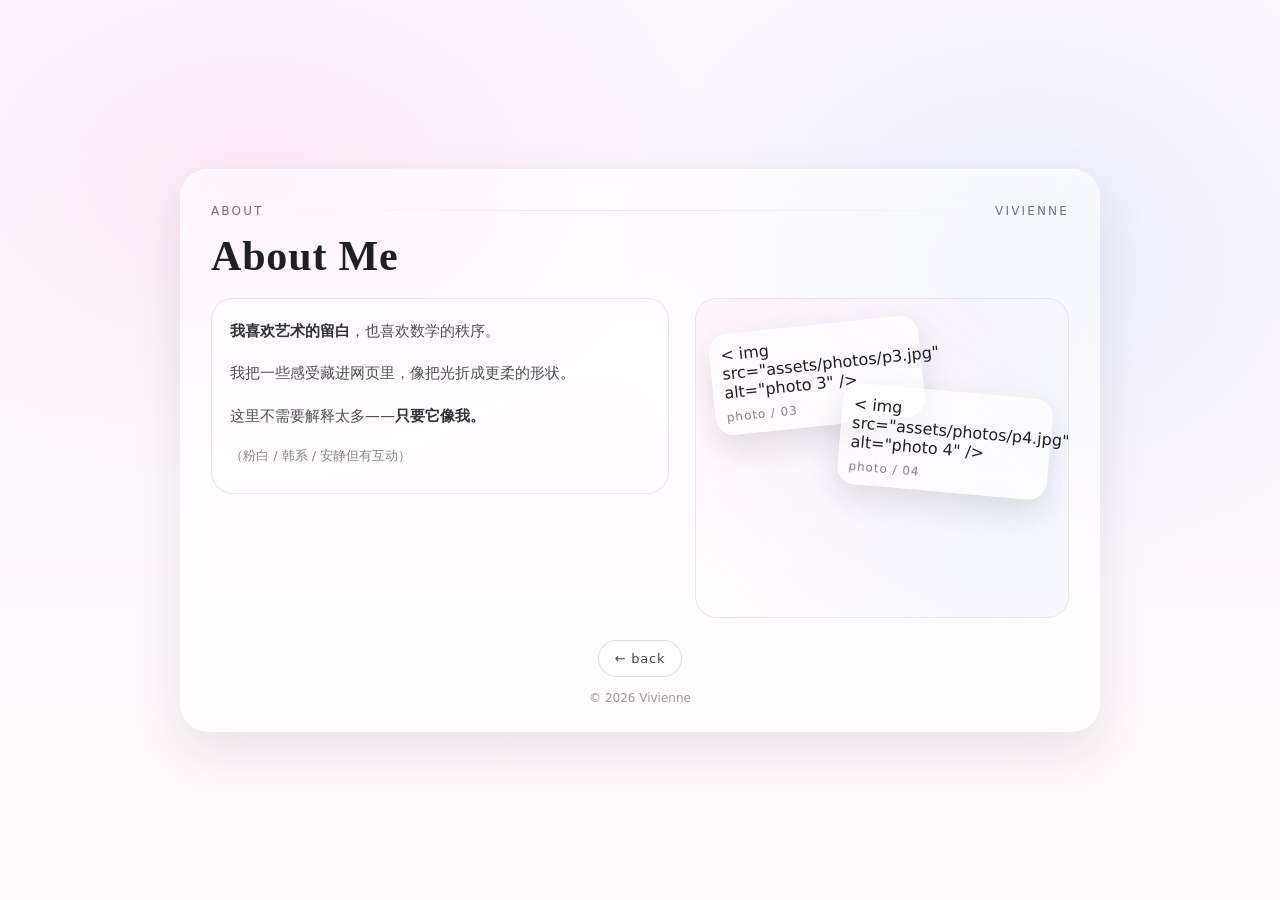
==== about1.html @ 041c34c3 "Update about1.html" ====
<!doctype html>
<html lang="zh">
<head>
  <meta charset="utf-8" />
  <meta name="viewport" content="width=device-width,initial-scale=1" />
  <title>About • Vivienne</title>
  <style>
    :root{
      --bg1:#fbf7ff;
      --bg2:#fff9fb;
      --ink:#1f1f26;
      --muted:rgba(31,31,38,.62);
      --glass:rgba(255,255,255,.52);
      --line:rgba(31,31,38,.10);
      --shadow: 0 18px 50px rgba(31,31,38,.10);
      --r:28px;
    }
    *{box-sizing:border-box}
    html,body{height:100%}
    body{
      margin:0;
      font-family: ui-sans-serif, system-ui, -apple-system, "PingFang SC","Microsoft YaHei", Arial;
      color:var(--ink);
      background:
        radial-gradient(60vw 40vw at 20% 20%, rgba(255,210,230,.35), transparent 60%),
        radial-gradient(55vw 45vw at 80% 30%, rgba(210,220,255,.38), transparent 58%),
        linear-gradient(180deg, var(--bg1), var(--bg2));
      overflow-x:hidden;
    }

    /* 细腻颗粒感（很淡） */
    body:before{
      content:"";
      position:fixed; inset:0;
      background-image:url("data:image/svg+xml,%3Csvg xmlns='http://www.w3.org/2000/svg' width='120' height='120'%3E%3Cfilter id='n'%3E%3CfeTurbulence type='fractalNoise' baseFrequency='.8' numOctaves='2' stitchTiles='stitch'/%3E%3C/filter%3E%3Crect width='120' height='120' filter='url(%23n)' opacity='.10'/%3E%3C/svg%3E");
      opacity:.08;
      pointer-events:none;
      mix-blend-mode:soft-light;
    }

    .wrap{
      min-height:100%;
      display:flex;
      align-items:center;
      justify-content:center;
      padding:48px 18px;
    }

    .card{
      width:min(920px, 96vw);
      border-radius:var(--r);
      background:var(--glass);
      backdrop-filter: blur(18px);
      -webkit-backdrop-filter: blur(18px);
      border:1px solid rgba(255,255,255,.55);
      box-shadow: var(--shadow);
      padding:34px 30px 26px;
      position:relative;
    }

    /* 顶部小标题：像画册 */
    .topline{
      display:flex;
      align-items:center;
      justify-content:space-between;
      gap:12px;
      margin-bottom:14px;
      color:var(--muted);
      letter-spacing:.18em;
      text-transform:uppercase;
      font-size:12px;
    }
    .dotline{
      flex:1;
      height:1px;
      background:linear-gradient(90deg, transparent, var(--line), transparent);
      opacity:.9;
    }

    h1{
      margin:8px 0 18px;
      font-family: ui-serif, "Times New Roman", Georgia, "Songti SC", serif;
      font-size:42px;
      font-weight:600;
      letter-spacing:.02em;
    }

    .grid{
      display:grid;
      grid-template-columns: 1.1fr .9fr;
      gap:26px;
      align-items:start;
    }

    /* 左侧文字：像诗页 */
    .poem{
      padding:18px 18px 10px;
      border-radius:22px;
      border:1px solid var(--line);
      background:rgba(255,255,255,.34);
    }
    .poem p{
      margin:0 0 14px;
      line-height:1.9;
      font-size:15px;
      color:rgba(31,31,38,.78);
    }
    .poem p strong{
      color:rgba(31,31,38,.92);
      font-weight:650;
    }
    .poem .small{
      font-size:13px;
      color:rgba(31,31,38,.55);
      margin-top:6px;
    }

    /* 右侧：两张小图像贴纸 */
    .polaroids{
      position:relative;
      min-height:320px;
      border-radius:22px;
      border:1px solid var(--line);
      background:rgba(255,255,255,.28);
      overflow:hidden;
    }
    .polaroids:before{
      content:"";
      position:absolute; inset:-40%;
      background:
        radial-gradient(circle at 30% 20%, rgba(255,210,230,.35), transparent 55%),
        radial-gradient(circle at 70% 60%, rgba(210,220,255,.35), transparent 55%);
      filter: blur(18px);
      opacity:.65;
    }

    .pol{
      position:absolute;
      width:210px;            /* ✅ 图片更小一点 */
      border-radius:18px;
      background:rgba(255,255,255,.62);
      border:1px solid rgba(255,255,255,.7);
      box-shadow: 0 14px 30px rgba(31,31,38,.12);
      padding:10px;
      transform-origin:center;
      transition: transform .25s ease, box-shadow .25s ease;
    }
    .pol img{
      width:100%;
      height:160px;           /* ✅ 小图高度 */
      object-fit:cover;
      border-radius:14px;
      display:block;
      background:rgba(255,255,255,.6);
    }
    .pol .cap{
      margin-top:8px;
      font-size:12px;
      color:rgba(31,31,38,.55);
      letter-spacing:.08em;
    }
    .pol:hover{
      transform: translateY(-4px) rotate(var(--rot));
      box-shadow: 0 22px 50px rgba(31,31,38,.16);
    }

    .pol.one{ left:16px; top:26px; --rot:-6deg; transform: rotate(-6deg); }
    .pol.two{ right:18px; top:92px; --rot:5deg; transform: rotate(5deg); }

    /* 底部按钮 */
    .actions{
      display:flex;
      justify-content:center;
      margin-top:22px;
    }
    .btn{
      appearance:none;
      border:1px solid rgba(31,31,38,.14);
      background:rgba(255,255,255,.55);
      padding:10px 16px;
      border-radius:999px;
      color:rgba(31,31,38,.82);
      cursor:pointer;
      text-decoration:none;
      font-size:13px;
      letter-spacing:.06em;
      transition: transform .15s ease, background .15s ease;
    }
    .btn:hover{ transform: translateY(-1px); background:rgba(255,255,255,.68); }

    footer{
      margin-top:14px;
      text-align:center;
      color:rgba(31,31,38,.45);
      font-size:12px;
    }

    @media (max-width:820px){
      .grid{ grid-template-columns:1fr; }
      .polaroids{ min-height:360px; }
      .pol{ width:200px; }
    }
  </style>
</head>
<body>
  <div class="wrap">
    <main class="card">
      <div class="topline">
        <span>ABOUT</span><span class="dotline"></span><span>VIVIENNE</span>
      </div>

      <h1>About Me</h1>

      <section class="grid">
        <div class="poem">
          <p><strong>我喜欢艺术的留白</strong>，也喜欢数学的秩序。</p >
          <p>我把一些感受藏进网页里，像把光折成更柔的形状。</p >
          <p>这里不需要解释太多——<strong>只要它像我。</strong></p >
          <p class="small">（粉白 / 韩系 / 安静但有互动）</p >
        </div>

        <div class="polaroids" aria-label="photos">
          <div class="pol one">
            < img src="assets/photos/p3.jpg" alt="photo 3" />
            <div class="cap">photo / 03</div>
          </div>

          <div class="pol two">
            < img src="assets/photos/p4.jpg" alt="photo 4" />
            <div class="cap">photo / 04</div>
          </div>
        </div>
      </section>      <div class="actions">
        <a class="btn" href=" ">← back</a >
      </div>

      <footer>© 2026 Vivienne</footer>
    </main>
  </div>
</body>
</html>
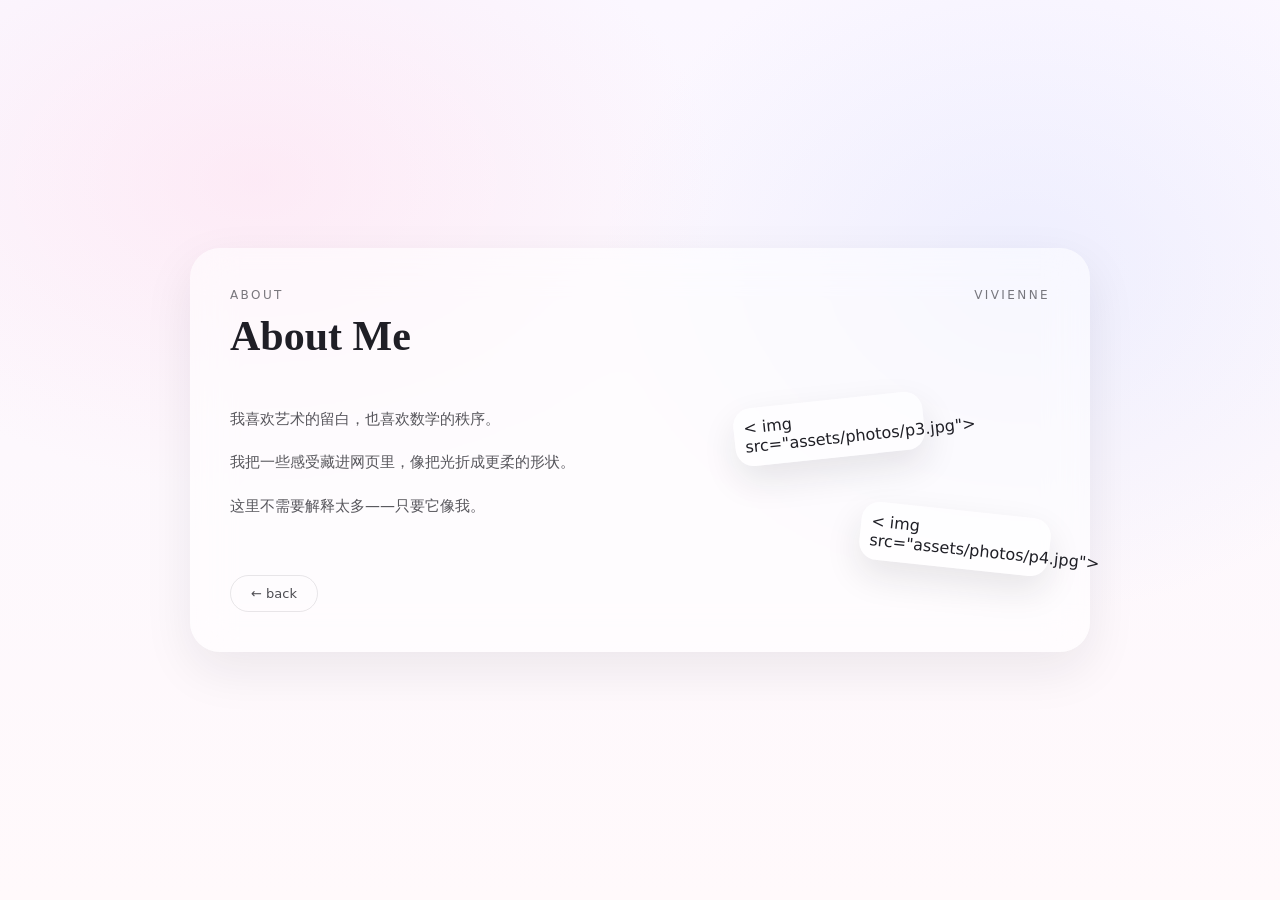
==== commit d41eb8c3: "Update about1.html" ====
--- a/about1.html
+++ b/about1.html
@@ -1,241 +1,157 @@
 <!doctype html>
 <html lang="zh">
 <head>
-  <meta charset="utf-8" />
-  <meta name="viewport" content="width=device-width,initial-scale=1" />
-  <title>About • Vivienne</title>
-  <style>
-    :root{
-      --bg1:#fbf7ff;
-      --bg2:#fff9fb;
-      --ink:#1f1f26;
-      --muted:rgba(31,31,38,.62);
-      --glass:rgba(255,255,255,.52);
-      --line:rgba(31,31,38,.10);
-      --shadow: 0 18px 50px rgba(31,31,38,.10);
-      --r:28px;
-    }
-    *{box-sizing:border-box}
-    html,body{height:100%}
-    body{
-      margin:0;
-      font-family: ui-sans-serif, system-ui, -apple-system, "PingFang SC","Microsoft YaHei", Arial;
-      color:var(--ink);
-      background:
-        radial-gradient(60vw 40vw at 20% 20%, rgba(255,210,230,.35), transparent 60%),
-        radial-gradient(55vw 45vw at 80% 30%, rgba(210,220,255,.38), transparent 58%),
-        linear-gradient(180deg, var(--bg1), var(--bg2));
-      overflow-x:hidden;
-    }
+<meta charset="utf-8">
+<meta name="viewport" content="width=device-width,initial-scale=1">
+<title>About • Vivienne</title>
 
-    /* 细腻颗粒感（很淡） */
-    body:before{
-      content:"";
-      position:fixed; inset:0;
-      background-image:url("data:image/svg+xml,%3Csvg xmlns='http://www.w3.org/2000/svg' width='120' height='120'%3E%3Cfilter id='n'%3E%3CfeTurbulence type='fractalNoise' baseFrequency='.8' numOctaves='2' stitchTiles='stitch'/%3E%3C/filter%3E%3Crect width='120' height='120' filter='url(%23n)' opacity='.10'/%3E%3C/svg%3E");
-      opacity:.08;
-      pointer-events:none;
-      mix-blend-mode:soft-light;
-    }
+<style>
+:root{
+--bg1:#fbf7ff;
+--bg2:#fff9fb;
+--ink:#1f1f26;
+--muted:rgba(31,31,38,.6);
+--glass:rgba(255,255,255,.55);
+--line:rgba(31,31,38,.08);
+--shadow:0 18px 50px rgba(31,31,38,.08);
+}
 
-    .wrap{
-      min-height:100%;
-      display:flex;
-      align-items:center;
-      justify-content:center;
-      padding:48px 18px;
-    }
+*{box-sizing:border-box}
+body{
+margin:0;
+min-height:100vh;
+display:flex;
+align-items:center;
+justify-content:center;
+background:
+radial-gradient(60vw 40vw at 20% 20%, rgba(255,210,230,.35), transparent 60%),
+radial-gradient(55vw 45vw at 80% 30%, rgba(210,220,255,.35), transparent 60%),
+linear-gradient(180deg,var(--bg1),var(--bg2));
+font-family: ui-sans-serif, system-ui, -apple-system, "PingFang SC","Microsoft YaHei";
+color:var(--ink);
+padding:40px 20px;
+}
 
-    .card{
-      width:min(920px, 96vw);
-      border-radius:var(--r);
-      background:var(--glass);
-      backdrop-filter: blur(18px);
-      -webkit-backdrop-filter: blur(18px);
-      border:1px solid rgba(255,255,255,.55);
-      box-shadow: var(--shadow);
-      padding:34px 30px 26px;
-      position:relative;
-    }
+.card{
+width:min(900px,95vw);
+padding:40px;
+border-radius:30px;
+background:var(--glass);
+backdrop-filter:blur(20px);
+-webkit-backdrop-filter:blur(20px);
+box-shadow:var(--shadow);
+}
 
-    /* 顶部小标题：像画册 */
-    .topline{
-      display:flex;
-      align-items:center;
-      justify-content:space-between;
-      gap:12px;
-      margin-bottom:14px;
-      color:var(--muted);
-      letter-spacing:.18em;
-      text-transform:uppercase;
-      font-size:12px;
-    }
-    .dotline{
-      flex:1;
-      height:1px;
-      background:linear-gradient(90deg, transparent, var(--line), transparent);
-      opacity:.9;
-    }
+.top{
+display:flex;
+justify-content:space-between;
+font-size:12px;
+letter-spacing:.2em;
+text-transform:uppercase;
+color:var(--muted);
+margin-bottom:10px;
+}
 
-    h1{
-      margin:8px 0 18px;
-      font-family: ui-serif, "Times New Roman", Georgia, "Songti SC", serif;
-      font-size:42px;
-      font-weight:600;
-      letter-spacing:.02em;
-    }
+h1{
+font-family:Georgia, serif;
+font-size:42px;
+margin:10px 0 30px;
+}.grid{
+display:grid;
+grid-template-columns:1.2fr .8fr;
+gap:30px;
+}
 
-    .grid{
-      display:grid;
-      grid-template-columns: 1.1fr .9fr;
-      gap:26px;
-      align-items:start;
-    }
+.text{
+line-height:1.9;
+font-size:15px;
+color:rgba(31,31,38,.75);
+}
 
-    /* 左侧文字：像诗页 */
-    .poem{
-      padding:18px 18px 10px;
-      border-radius:22px;
-      border:1px solid var(--line);
-      background:rgba(255,255,255,.34);
-    }
-    .poem p{
-      margin:0 0 14px;
-      line-height:1.9;
-      font-size:15px;
-      color:rgba(31,31,38,.78);
-    }
-    .poem p strong{
-      color:rgba(31,31,38,.92);
-      font-weight:650;
-    }
-    .poem .small{
-      font-size:13px;
-      color:rgba(31,31,38,.55);
-      margin-top:6px;
-    }
+.photos{
+position:relative;
+}
 
-    /* 右侧：两张小图像贴纸 */
-    .polaroids{
-      position:relative;
-      min-height:320px;
-      border-radius:22px;
-      border:1px solid var(--line);
-      background:rgba(255,255,255,.28);
-      overflow:hidden;
-    }
-    .polaroids:before{
-      content:"";
-      position:absolute; inset:-40%;
-      background:
-        radial-gradient(circle at 30% 20%, rgba(255,210,230,.35), transparent 55%),
-        radial-gradient(circle at 70% 60%, rgba(210,220,255,.35), transparent 55%);
-      filter: blur(18px);
-      opacity:.65;
-    }
+.pol{
+width:190px;
+position:absolute;
+border-radius:18px;
+padding:10px;
+background:rgba(255,255,255,.6);
+box-shadow:0 15px 35px rgba(31,31,38,.1);
+transition:transform .2s ease;
+}
 
-    .pol{
-      position:absolute;
-      width:210px;            /* ✅ 图片更小一点 */
-      border-radius:18px;
-      background:rgba(255,255,255,.62);
-      border:1px solid rgba(255,255,255,.7);
-      box-shadow: 0 14px 30px rgba(31,31,38,.12);
-      padding:10px;
-      transform-origin:center;
-      transition: transform .25s ease, box-shadow .25s ease;
-    }
-    .pol img{
-      width:100%;
-      height:160px;           /* ✅ 小图高度 */
-      object-fit:cover;
-      border-radius:14px;
-      display:block;
-      background:rgba(255,255,255,.6);
-    }
-    .pol .cap{
-      margin-top:8px;
-      font-size:12px;
-      color:rgba(31,31,38,.55);
-      letter-spacing:.08em;
-    }
-    .pol:hover{
-      transform: translateY(-4px) rotate(var(--rot));
-      box-shadow: 0 22px 50px rgba(31,31,38,.16);
-    }
+.pol img{
+width:100%;
+height:150px;
+object-fit:cover;
+border-radius:14px;
+}
 
-    .pol.one{ left:16px; top:26px; --rot:-6deg; transform: rotate(-6deg); }
-    .pol.two{ right:18px; top:92px; --rot:5deg; transform: rotate(5deg); }
+.pol.one{
+top:10px;
+left:0;
+transform:rotate(-6deg);
+}
 
-    /* 底部按钮 */
-    .actions{
-      display:flex;
-      justify-content:center;
-      margin-top:22px;
-    }
-    .btn{
-      appearance:none;
-      border:1px solid rgba(31,31,38,.14);
-      background:rgba(255,255,255,.55);
-      padding:10px 16px;
-      border-radius:999px;
-      color:rgba(31,31,38,.82);
-      cursor:pointer;
-      text-decoration:none;
-      font-size:13px;
-      letter-spacing:.06em;
-      transition: transform .15s ease, background .15s ease;
-    }
-    .btn:hover{ transform: translateY(-1px); background:rgba(255,255,255,.68); }
+.pol.two{
+top:120px;
+right:0;
+transform:rotate(6deg);
+}
 
-    footer{
-      margin-top:14px;
-      text-align:center;
-      color:rgba(31,31,38,.45);
-      font-size:12px;
-    }
+.pol:hover{
+transform:scale(1.05);
+}
 
-    @media (max-width:820px){
-      .grid{ grid-template-columns:1fr; }
-      .polaroids{ min-height:360px; }
-      .pol{ width:200px; }
-    }
-  </style>
+.back{
+display:inline-block;
+margin-top:40px;
+text-decoration:none;
+font-size:13px;
+color:rgba(31,31,38,.8);
+border:1px solid rgba(31,31,38,.1);
+padding:10px 20px;
+border-radius:999px;
+}
+
+@media(max-width:800px){
+.grid{grid-template-columns:1fr}
+.photos{height:300px}
+}
+</style>
 </head>
 <body>
-  <div class="wrap">
-    <main class="card">
-      <div class="topline">
-        <span>ABOUT</span><span class="dotline"></span><span>VIVIENNE</span>
-      </div>
 
-      <h1>About Me</h1>
+<div class="card">
+<div class="top">
+<span>About</span>
+<span>Vivienne</span>
+</div>
 
-      <section class="grid">
-        <div class="poem">
-          <p><strong>我喜欢艺术的留白</strong>，也喜欢数学的秩序。</p >
-          <p>我把一些感受藏进网页里，像把光折成更柔的形状。</p >
-          <p>这里不需要解释太多——<strong>只要它像我。</strong></p >
-          <p class="small">（粉白 / 韩系 / 安静但有互动）</p >
-        </div>
+<h1>About Me</h1>
 
-        <div class="polaroids" aria-label="photos">
-          <div class="pol one">
-            < img src="assets/photos/p3.jpg" alt="photo 3" />
-            <div class="cap">photo / 03</div>
-          </div>
+<div class="grid">
+<div class="text">
+<p>我喜欢艺术的留白，也喜欢数学的秩序。</p >
+<p>我把一些感受藏进网页里，像把光折成更柔的形状。</p >
+<p>这里不需要解释太多——只要它像我。</p >
+</div>
 
-          <div class="pol two">
-            < img src="assets/photos/p4.jpg" alt="photo 4" />
-            <div class="cap">photo / 04</div>
-          </div>
-        </div>
-      </section>      <div class="actions">
-        <a class="btn" href=" ">← back</a >
-      </div>
+<div class="photos">
+<div class="pol one">
+< img src="assets/photos/p3.jpg">
+</div>
 
-      <footer>© 2026 Vivienne</footer>
-    </main>
-  </div>
+<div class="pol two">
+< img src="assets/photos/p4.jpg">
+</div>
+</div>
+</div>
+
+<a class="back" href=" ">← back</a >
+</div>
+
 </body>
 </html>
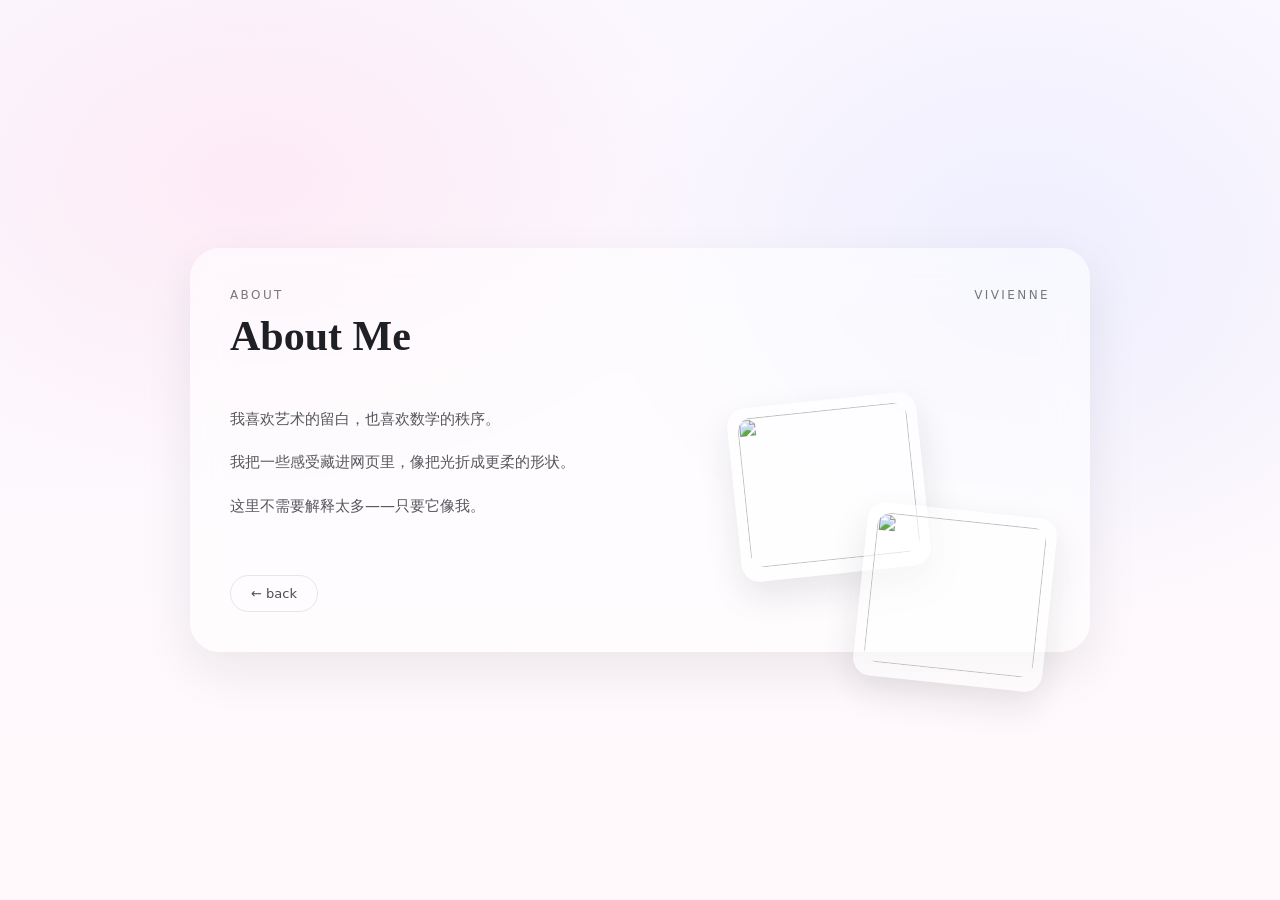
==== commit 2976a0ab: "Update about1.html" ====
--- a/about1.html
+++ b/about1.html
@@ -141,11 +141,11 @@
 
 <div class="photos">
 <div class="pol one">
-< img src="assets/photos/p3.jpg">
+<img src="assets/photos3.jpg">
 </div>
 
 <div class="pol two">
-< img src="assets/photos/p4.jpg">
+<img src="assets/photos4.jpg">
 </div>
 </div>
 </div>
